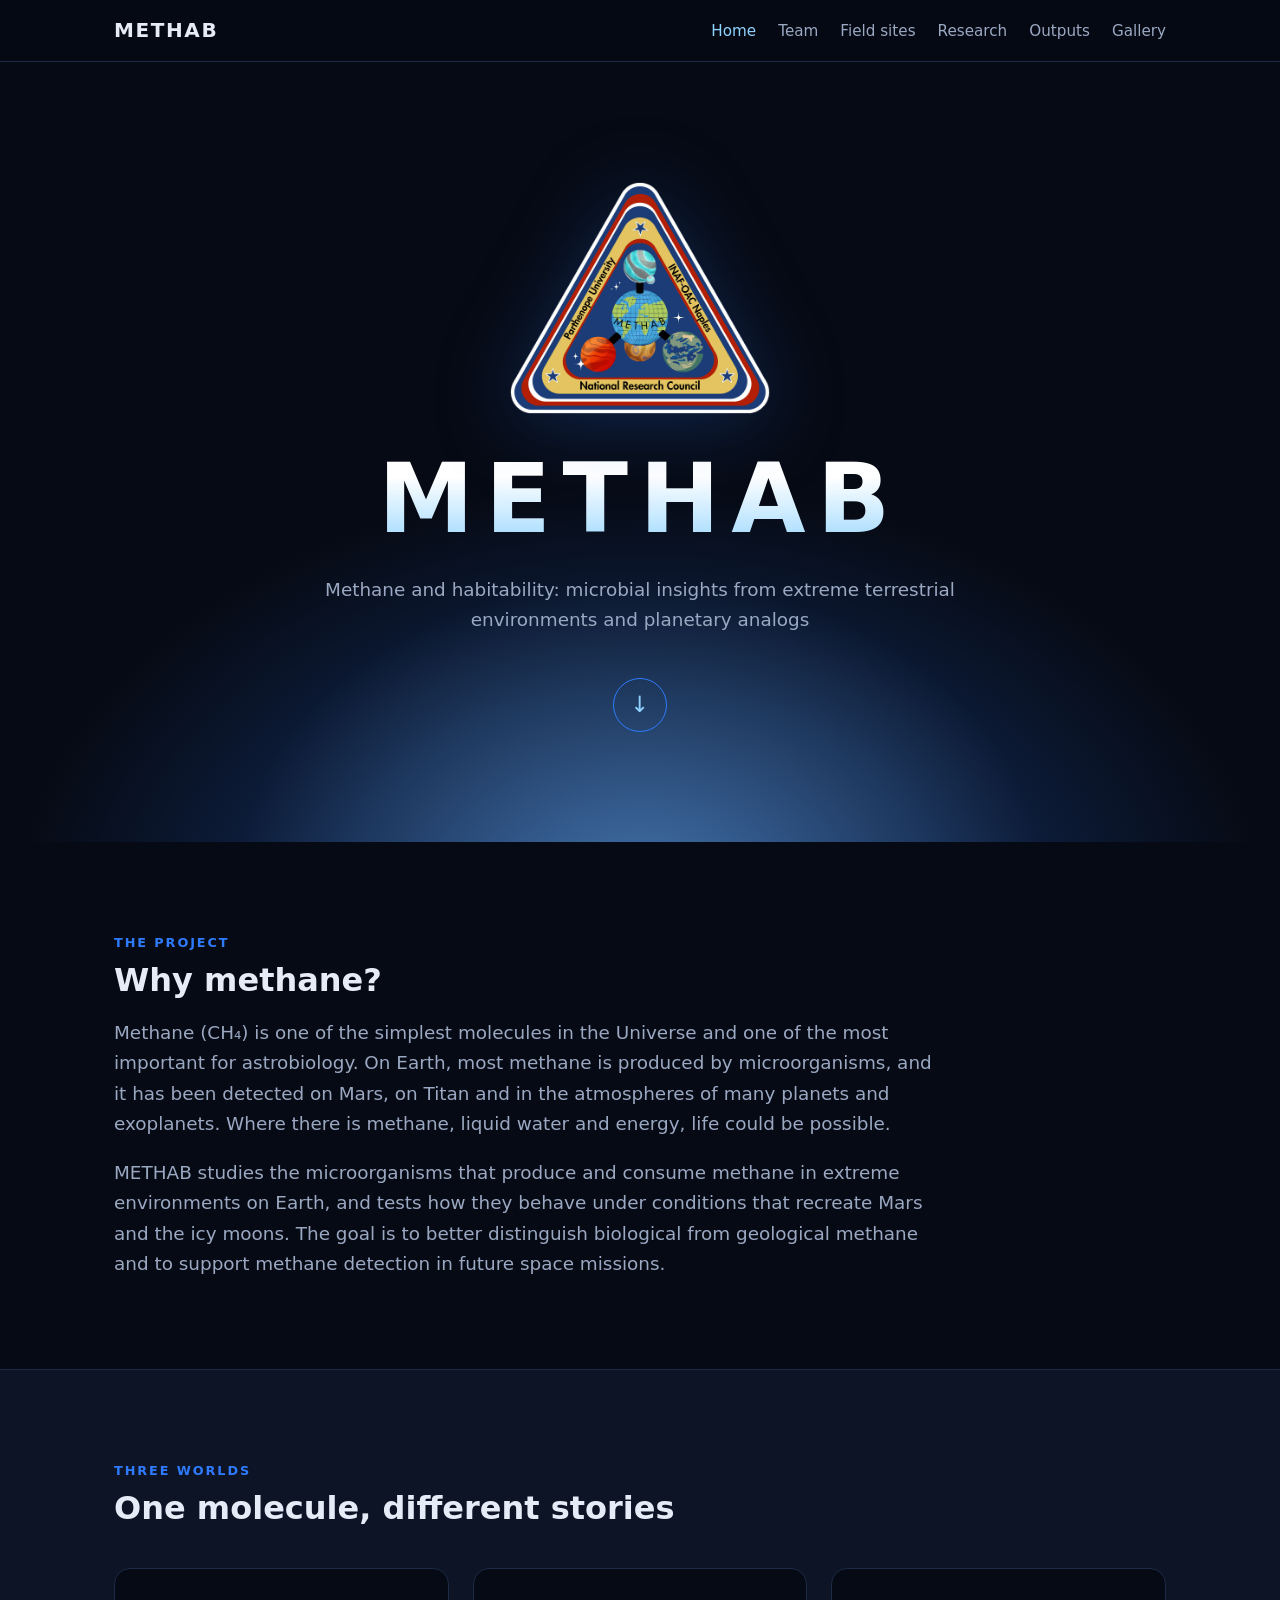
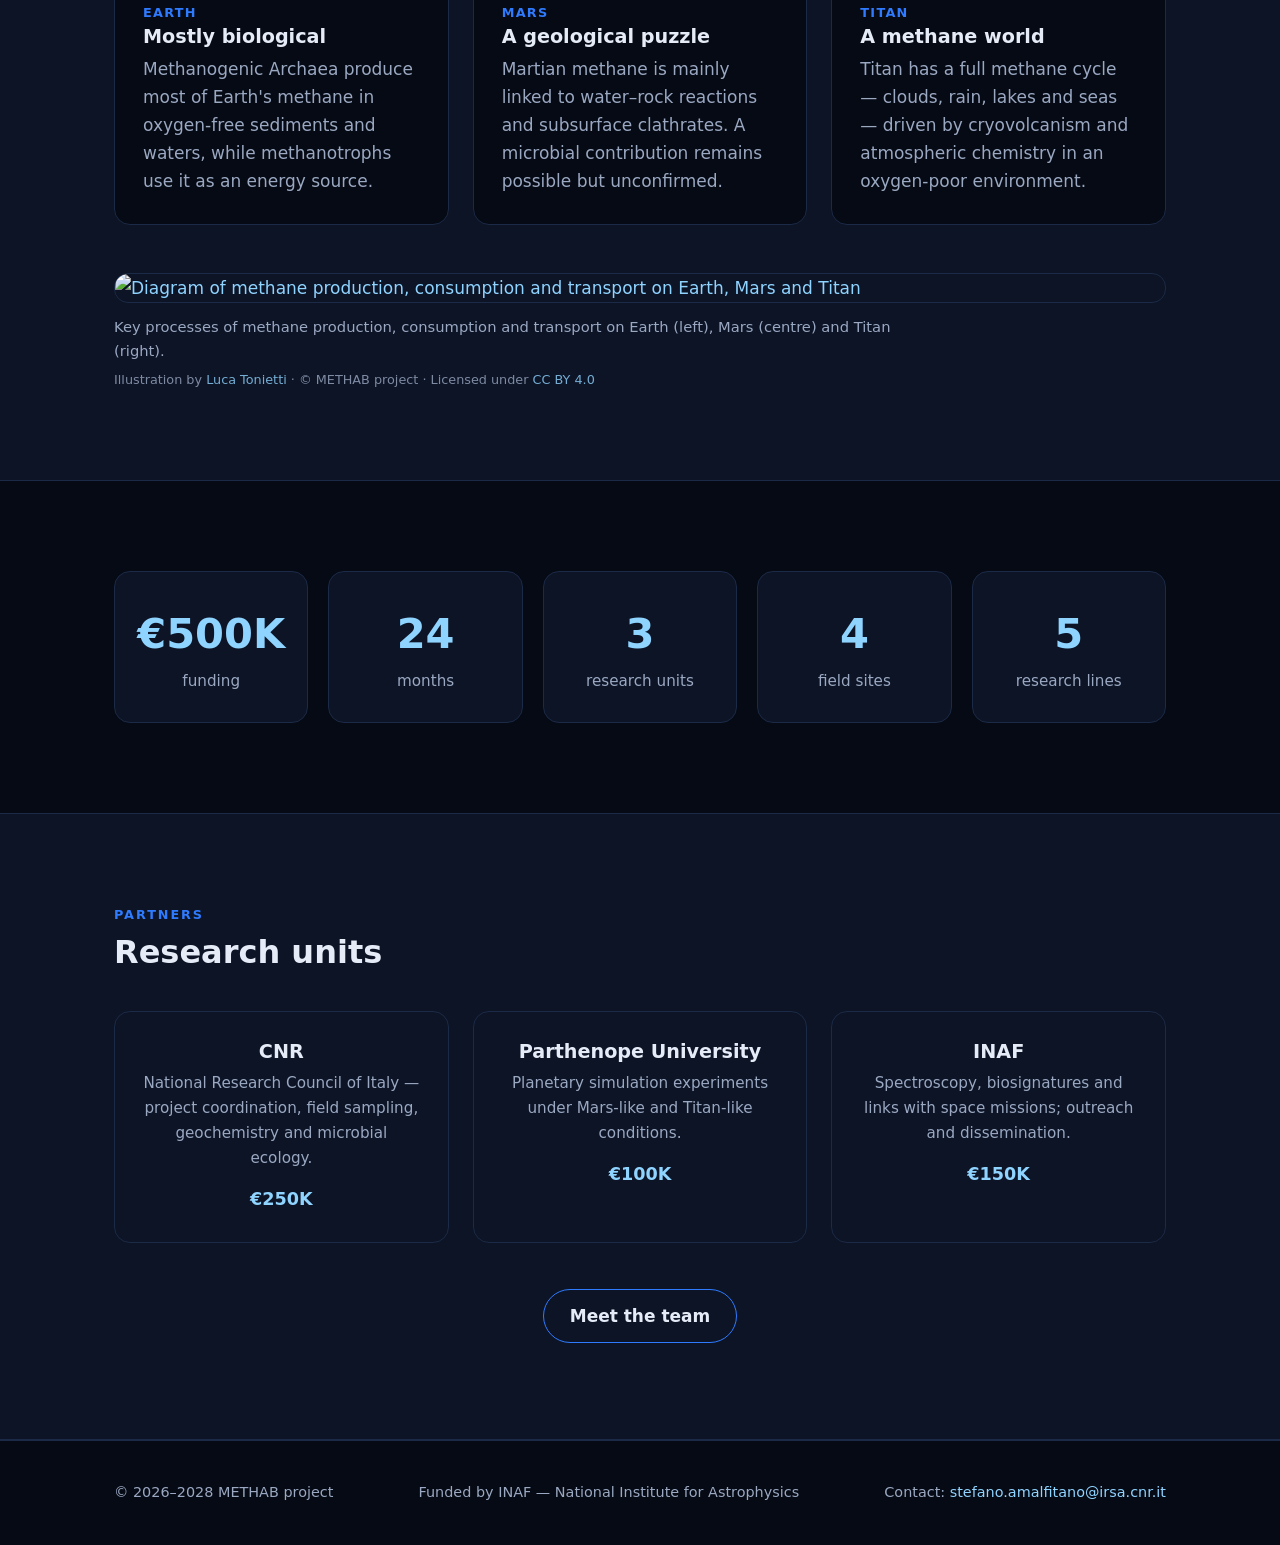
==== index.html @ 4ba60c29 "Initial import" ====
<!DOCTYPE html>
<html lang="en">
<head>
  <meta charset="UTF-8">
  <meta name="viewport" content="width=device-width, initial-scale=1.0">
  <title>METHAB — Methane and Habitability</title>
  <meta name="description" content="METHAB: microbial insights into methane cycling in extreme terrestrial environments and planetary analogs.">
  <link rel="stylesheet" href="style.css">

  <!-- Icons (browser tab, phone home screen) -->
  <link rel="icon" type="image/png" sizes="32x32" href="favicon-32.png">
  <link rel="icon" type="image/png" sizes="192x192" href="favicon-192.png">
  <link rel="apple-touch-icon" href="apple-touch-icon.png">

  <!-- Link preview (WhatsApp, LinkedIn, email...). If the domain changes, update the URLs below. -->
  <meta property="og:type" content="website">
  <meta property="og:site_name" content="METHAB">
  <meta property="og:title" content="METHAB — Methane and Habitability">
  <meta property="og:description" content="METHAB: microbial insights into methane cycling in extreme terrestrial environments and planetary analogs.">
  <meta property="og:url" content="https://methab.irsa.cnr.it/">
  <meta property="og:image" content="https://methab.irsa.cnr.it/og-image.png">
  <meta name="twitter:card" content="summary_large_image">
</head>
<body>

  <!-- ================= HEADER / MENU (same on every page) ================= -->
  <header class="site-header">
    <div class="container">
      <a href="index.html" class="logo">
        METHAB
      </a>
      <!-- menu button, visible only on phones -->
      <input type="checkbox" id="menu-toggle" class="menu-toggle">
      <label for="menu-toggle" class="menu-btn" aria-label="Menu">☰</label>
      <ul class="nav">
        <li><a href="index.html" class="active">Home</a></li>
        <li><a href="team.html">Team</a></li>
        <li><a href="sites.html">Field sites</a></li>
        <li><a href="research.html">Research</a></li>
        <li><a href="outputs.html">Outputs</a></li>
        <li><a href="gallery.html">Gallery</a></li>
      </ul>
    </div>
  </header>

  <!-- ================= HERO ================= -->
  <div class="hero">
    <div class="container">
      <img src="logo_methab_small.png" alt="METHAB project logo" class="hero-logo">
      <h1>METHAB</h1>
      <p class="subtitle">
        Methane and habitability: microbial insights from extreme terrestrial
        environments and planetary analogs
      </p>
      <a href="#project" class="cue-ring" aria-label="Scroll to the project">↓</a>
    </div>
  </div>

  <!-- ================= THE PROJECT ================= -->
  <section id="project">
    <div class="container">
      <span class="eyebrow">The project</span>
      <h2>Why methane?</h2>
      <p class="lead">
        Methane (CH₄) is one of the simplest molecules in the Universe and one of the most
        important for astrobiology. On Earth, most methane is produced by microorganisms,
        and it has been detected on Mars, on Titan and in the atmospheres of many planets
        and exoplanets. Where there is methane, liquid water and energy, life could be possible.
      </p>
      <p class="lead">
        METHAB studies the microorganisms that produce and consume methane in extreme
        environments on Earth, and tests how they behave under conditions that recreate
        Mars and the icy moons. The goal is to better distinguish biological from geological
        methane and to support methane detection in future space missions.
      </p>
    </div>
  </section>

  <!-- ================= THREE WORLDS ================= -->
  <section class="alt">
    <div class="container">
      <span class="eyebrow">Three worlds</span>
      <h2>One molecule, different stories</h2>
      <div class="cards">
        <div class="card">
          <span class="tag">Earth</span>
          <h3>Mostly biological</h3>
          <p>Methanogenic Archaea produce most of Earth's methane in oxygen-free sediments
             and waters, while methanotrophs use it as an energy source.</p>
        </div>
        <div class="card">
          <span class="tag">Mars</span>
          <h3>A geological puzzle</h3>
          <p>Martian methane is mainly linked to water–rock reactions and subsurface
             clathrates. A microbial contribution remains possible but unconfirmed.</p>
        </div>
        <div class="card">
          <span class="tag">Titan</span>
          <h3>A methane world</h3>
          <p>Titan has a full methane cycle — clouds, rain, lakes and seas — driven by
             cryovolcanism and atmospheric chemistry in an oxygen-poor environment.</p>
        </div>
      </div>

      <figure class="figure">
        <a href="images/fig-three-worlds.png" target="_blank" rel="noopener">
          <img src="images/fig-three-worlds.png" alt="Diagram of methane production, consumption and transport on Earth, Mars and Titan" loading="lazy">
        </a>
        <figcaption>Key processes of methane production, consumption and transport on Earth (left),
          Mars (centre) and Titan (right).
              <span class="fig-license">Illustration by <a href="https://www.lucatonietti.com" target="_blank" rel="noopener">Luca Tonietti</a> · © METHAB project · Licensed under
              <a href="https://creativecommons.org/licenses/by/4.0/" target="_blank" rel="noopener">CC BY 4.0</a></span></figcaption>
      </figure>
    </div>
  </section>

  <!-- ================= KEY NUMBERS ================= -->
  <section>
    <div class="container">
      <div class="stats">
        <div class="stat"><div class="num">€500K</div><div class="label">funding</div></div>
        <div class="stat"><div class="num">24</div><div class="label">months</div></div>
        <div class="stat"><div class="num">3</div><div class="label">research units</div></div>
        <div class="stat"><div class="num">4</div><div class="label">field sites</div></div>
        <div class="stat"><div class="num">5</div><div class="label">research lines</div></div>
      </div>
    </div>
  </section>

  <!-- ================= PARTNERS ================= -->
  <section class="alt">
    <div class="container">
      <span class="eyebrow">Partners</span>
      <h2>Research units</h2>
      <div class="partners">
        <div class="partner">
          <h3>CNR</h3>
          <p>National Research Council of Italy — project coordination, field sampling,
             geochemistry and microbial ecology.</p>
          <p class="budget">€250K</p>
        </div>
        <div class="partner">
          <h3>Parthenope University</h3>
          <p>Planetary simulation experiments under Mars-like and Titan-like conditions.</p>
          <p class="budget">€100K</p>
        </div>
        <div class="partner">
          <h3>INAF</h3>
          <p>Spectroscopy, biosignatures and links with space missions; outreach and dissemination.</p>
          <p class="budget">€150K</p>
        </div>
      </div>
      <p style="margin-top:40px; text-align:center;">
        <a href="team.html" class="btn">Meet the team</a>
      </p>
    </div>
  </section>

  <!-- ================= FOOTER (same on every page) ================= -->
  <footer class="site-footer">
    <div class="container">
      <span>© 2026–2028 METHAB project</span>
      <span>Funded by INAF — National Institute for Astrophysics</span>
      <span>Contact: <a href="mailto:stefano.amalfitano@irsa.cnr.it">stefano.amalfitano@irsa.cnr.it</a></span>
    </div>
  </footer>

</body>
</html>
---- style.css ----
/* ==========================================================
   METHAB — shared stylesheet
   Used by every page of the site.
   ========================================================== */

/* ---------- Colours (change them here, they apply everywhere) ---------- */
:root {
  --bg:        #060a14;   /* night / space background          */
  --bg-soft:   #0c1426;   /* cards and alternate sections      */
  --line:      #1b2a47;   /* borders                           */
  --flame:     #2f7bff;   /* methane flame blue (main accent)  */
  --flame-in:  #8fd3ff;   /* light inner cone of the flame     */
  --text:      #e6ecf7;   /* main text                         */
  --muted:     #9aa8c2;   /* secondary text                    */
  --max:       1100px;    /* max page width                    */
}

/* ---------- Base ---------- */
* { box-sizing: border-box; margin: 0; padding: 0; }

html { scroll-behavior: smooth; }

body {
  background: var(--bg);
  color: var(--text);
  font-family: system-ui, -apple-system, "Segoe UI", Roboto, Helvetica, Arial, sans-serif;
  font-size: 17px;
  line-height: 1.65;
}

a { color: var(--flame-in); text-decoration: none; }
a:hover { text-decoration: underline; }

img { max-width: 100%; display: block; }

.container { max-width: var(--max); margin: 0 auto; padding: 0 24px; }

h1, h2, h3 { line-height: 1.2; font-weight: 700; }
h2 { font-size: 2rem; margin-bottom: 0.6em; }
h3 { font-size: 1.2rem; margin-bottom: 0.4em; }

/* small blue label above section titles */
.eyebrow {
  display: block;
  color: var(--flame);
  font-size: 0.8rem;
  font-weight: 700;
  letter-spacing: 0.15em;
  text-transform: uppercase;
  margin-bottom: 0.6em;
}

/* ---------- Header / menu ---------- */
.site-header {
  position: sticky;
  top: 0;
  z-index: 10;
  background: rgba(6, 10, 20, 0.85);
  backdrop-filter: blur(8px);
  border-bottom: 1px solid var(--line);
}

.site-header .container {
  display: flex;
  align-items: center;
  justify-content: space-between;
  flex-wrap: wrap;
  gap: 12px;
  padding-top: 14px;
  padding-bottom: 14px;
}

.logo {
  display: flex;
  align-items: center;
  gap: 10px;
  color: var(--text);
  font-weight: 800;
  font-size: 1.25rem;
  letter-spacing: 0.08em;
}
.logo:hover { text-decoration: none; }

.nav { display: flex; flex-wrap: wrap; gap: 4px 22px; list-style: none; }
.nav a { color: var(--muted); font-size: 0.95rem; }
.nav a:hover { color: var(--text); text-decoration: none; }
.nav a.active { color: var(--flame-in); }

/* ---------- Hero (top of home page) ---------- */
.hero {
  position: relative;
  overflow: hidden;
  padding: 120px 0 110px;
  text-align: center;
  /* the "flame glow" */
  background:
    radial-gradient(ellipse 45% 55% at 50% 105%, rgba(143, 211, 255, 0.35), transparent 70%),
    radial-gradient(ellipse 70% 80% at 50% 110%, rgba(47, 123, 255, 0.45), transparent 70%),
    var(--bg);
}

.hero-logo {
  width: 260px;
  max-width: 70%;
  margin: 0 auto 28px;
  filter: drop-shadow(0 10px 40px rgba(47, 123, 255, 0.25));
}

.hero h1 {
  font-size: clamp(3rem, 9vw, 6rem);
  letter-spacing: 0.12em;
  background: linear-gradient(180deg, #ffffff 30%, var(--flame-in));
  -webkit-background-clip: text;
  background-clip: text;
  color: transparent;
}

.hero .subtitle {
  max-width: 760px;
  margin: 18px auto 36px;
  color: var(--muted);
  font-size: 1.15rem;
}

.btn {
  display: inline-block;
  padding: 12px 26px;
  border-radius: 999px;
  border: 1px solid var(--flame);
  color: var(--text);
  font-weight: 600;
  margin: 6px;
}
.btn:hover { text-decoration: none; background: rgba(47, 123, 255, 0.15); }
.btn.primary { background: var(--flame); }
.btn.primary:hover { background: #4a8cff; }

/* ---------- Sections ---------- */
section { padding: 90px 0; }
section.alt { background: var(--bg-soft); border-top: 1px solid var(--line); border-bottom: 1px solid var(--line); }

.lead { font-size: 1.15rem; color: var(--muted); max-width: 820px; }
.lead + .lead { margin-top: 1em; }

/* ---------- Key numbers strip ---------- */
.stats {
  display: grid;
  grid-template-columns: repeat(auto-fit, minmax(180px, 1fr));
  gap: 20px;
  text-align: center;
}
.stat .num { font-size: 2.6rem; font-weight: 800; color: var(--flame-in); }
.stat .label { color: var(--muted); font-size: 0.95rem; }

/* ---------- Cards ---------- */
.cards {
  display: grid;
  grid-template-columns: repeat(auto-fit, minmax(260px, 1fr));
  gap: 24px;
  margin-top: 40px;
}

.card {
  background: var(--bg-soft);
  border: 1px solid var(--line);
  border-radius: 16px;
  padding: 28px;
}
section.alt .card { background: var(--bg); }
.card p { color: var(--muted); }
.card .tag { color: var(--flame); font-size: 0.8rem; font-weight: 700; letter-spacing: 0.1em; text-transform: uppercase; }

/* ---------- Partners ---------- */
.partners {
  display: grid;
  grid-template-columns: repeat(auto-fit, minmax(240px, 1fr));
  gap: 24px;
  margin-top: 40px;
}
.partner {
  border: 1px solid var(--line);
  border-radius: 16px;
  padding: 28px;
  text-align: center;
}
.partner p { color: var(--muted); font-size: 0.95rem; }

/* ---------- Page title (inner pages) ---------- */
.page-head {
  padding: 90px 0 40px;
  background:
    radial-gradient(ellipse 60% 100% at 50% 0%, rgba(47, 123, 255, 0.18), transparent 70%),
    var(--bg);
}
.page-head h1 { font-size: clamp(2.2rem, 5vw, 3.2rem); margin-bottom: 0.4em; }

/* ---------- People (team page) ---------- */
.people {
  display: grid;
  grid-template-columns: repeat(auto-fill, minmax(220px, 1fr));
  gap: 24px;
  margin-top: 40px;
}
.person {
  background: var(--bg-soft);
  border: 1px solid var(--line);
  border-radius: 16px;
  border-top: 3px solid var(--flame);
  padding: 24px 20px;
  text-align: center;
}
section.alt .person { background: var(--bg); }
.person h3 { margin-bottom: 6px; }
.person p { color: var(--muted); font-size: 0.92rem; margin-top: 10px; }
.role {
  display: inline-block;
  font-size: 0.75rem;
  font-weight: 700;
  letter-spacing: 0.08em;
  text-transform: uppercase;
  color: var(--muted);
}
.role.coord { color: var(--flame-in); }

/* ---------- Field sites ---------- */
:root {
  /* shown when a site photo is missing */
  --photo-fallback: linear-gradient(160deg, #1c3c78, #0c1426 70%);
}
.site {
  display: grid;
  grid-template-columns: 1fr 1fr;
  gap: 48px;
  align-items: center;
  margin-bottom: 80px;
}
.site:last-child { margin-bottom: 0; }
.site.reverse .site-photo { order: 2; }   /* photo on the right */
.site-photo {
  aspect-ratio: 4 / 3;
  border-radius: 16px;
  border: 1px solid var(--line);
  background-size: cover;
  background-position: center;
}
.site-text .tag { color: var(--flame); font-size: 0.8rem; font-weight: 700; letter-spacing: 0.1em; text-transform: uppercase; }
.site-text h2 { margin-top: 6px; }
.site-text p { color: var(--muted); }

@media (max-width: 760px) {
  .site { grid-template-columns: 1fr; gap: 20px; }
  .site.reverse .site-photo { order: 0; }
}

/* ---------- Research lines ---------- */
.line {
  display: grid;
  grid-template-columns: 110px 1fr;
  gap: 24px;
  padding: 56px 0;
  border-bottom: 1px solid var(--line);
}
.line:first-child { padding-top: 0; }
.line:last-child { border-bottom: none; padding-bottom: 0; }
.line-num {
  font-size: 3.5rem;
  font-weight: 800;
  line-height: 1;
  /* outline effect made with shadows: -webkit-text-stroke showed glitches
     on some fonts (e.g. the "2" on Mac) */
  color: var(--bg);
  text-shadow:
    -1.5px -1.5px 0 var(--flame),  1.5px -1.5px 0 var(--flame),
    -1.5px  1.5px 0 var(--flame),  1.5px  1.5px 0 var(--flame),
     0     -1.5px 0 var(--flame),  0      1.5px 0 var(--flame),
    -1.5px  0     0 var(--flame),  1.5px  0     0 var(--flame);
}
.line-body .tag { color: var(--flame); font-size: 0.8rem; font-weight: 700; letter-spacing: 0.1em; text-transform: uppercase; }
.line-body h2 { margin-top: 6px; }
.line-body .cards { margin-top: 28px; }

@media (max-width: 760px) {
  .line { grid-template-columns: 1fr; gap: 8px; }
}

/* ---------- Timeline ---------- */
.timeline {
  display: grid;
  grid-template-columns: 240px 1fr;
  gap: 10px 20px;
  margin-top: 40px;
  align-items: center;
}
.tl-axis {
  grid-column: 2;
  display: grid;
  grid-template-columns: repeat(24, 1fr);
  color: var(--muted);
  font-size: 0.8rem;
  border-bottom: 1px solid var(--line);
  padding-bottom: 6px;
}
.tl-axis span { border-left: 1px solid var(--line); padding-left: 6px; }
.tl-label { color: var(--muted); font-size: 0.92rem; text-align: right; }
.tl-row {
  display: grid;
  grid-template-columns: repeat(24, 1fr);
  height: 18px;
}
.tl-bar { border-radius: 999px; background: var(--flame); }
.tl-bar.b2 { background: #5a9bff; }
.tl-bar.b3 { background: var(--flame-in); }
.tl-bar.b4 { background: #c9e9ff; }
.tl-bar.b5 { background: #3b4f75; }

@media (max-width: 760px) {
  .timeline { grid-template-columns: 1fr; }
  .tl-axis { grid-column: 1; }
  .tl-label { text-align: left; margin-top: 8px; }
}

/* ---------- Footer ---------- */
.site-footer {
  border-top: 1px solid var(--line);
  padding: 40px 0;
  color: var(--muted);
  font-size: 0.9rem;
}
.site-footer .container { display: flex; flex-wrap: wrap; justify-content: space-between; gap: 16px; }

/* ---------- Timeline milestones (project meetings) ---------- */
.tl-ms {
  width: 14px;
  height: 14px;
  justify-self: center;
  align-self: center;
  transform: rotate(45deg);
  border: 2px solid var(--flame-in);
  background: var(--bg-soft);
}
.tl-ms.done { background: var(--flame-in); }
.tl-note { margin-top: 24px; color: var(--muted); font-size: 0.9rem; }
.tl-note .tl-ms { display: inline-block; width: 10px; height: 10px; margin: 0 8px 0 16px; }
.tl-note .tl-ms:first-child { margin-left: 0; }

/* ---------- Timeline month cells (subtle grid behind the bars) ---------- */
.tl-row {
  height: 22px;
  background: repeating-linear-gradient(
    to right,
    rgba(143, 211, 255, 0.05) 0,
    rgba(143, 211, 255, 0.05) calc(100% / 24 - 2px),
    transparent calc(100% / 24 - 2px),
    transparent calc(100% / 24)
  );
  border-radius: 4px;
}
.tl-bar { margin: 3px 0; }

/* ---------- Publications (outputs page) ---------- */
.pubs { margin-top: 32px; }
.pub {
  display: grid;
  grid-template-columns: 90px 1fr;
  gap: 24px;
  padding: 28px 0;
  border-bottom: 1px solid var(--line);
}
.pub:first-child { border-top: 1px solid var(--line); }
.pub-year { font-size: 1.4rem; font-weight: 800; color: var(--flame); }
.pub-body h3 { font-size: 1.15rem; margin-bottom: 8px; }
.pub-body h3 a { color: var(--text); }
.pub-body h3 a:hover { color: var(--flame-in); }
.pub-authors { color: var(--muted); }
.pub-authors strong { color: var(--text); font-weight: 600; }
.pub-journal { color: var(--muted); font-size: 0.95rem; margin-top: 4px; }
.pub-links { margin-top: 10px; font-size: 0.9rem; display: flex; flex-wrap: wrap; gap: 12px; align-items: center; }
.pub-oa {
  font-size: 0.72rem;
  font-weight: 700;
  letter-spacing: 0.08em;
  text-transform: uppercase;
  color: var(--flame-in);
  border: 1px solid var(--flame);
  border-radius: 999px;
  padding: 2px 10px;
}
@media (max-width: 760px) {
  .pub { grid-template-columns: 1fr; gap: 6px; }
}

/* ---------- Gallery carousel ---------- */
.carousel { position: relative; }
.track {
  display: flex;
  overflow-x: auto;
  scroll-snap-type: x mandatory;
  scrollbar-width: none;              /* hide scrollbar (Firefox) */
}
.track::-webkit-scrollbar { display: none; }  /* hide scrollbar (Chrome/Safari) */
.slide {
  flex: 0 0 100%;
  scroll-snap-align: start;
}
.frame {
  aspect-ratio: 16 / 9;
  max-height: 70vh;
  width: 100%;
  border-radius: 16px;
  border: 1px solid var(--line);
  overflow: hidden;
  background: var(--photo-fallback);   /* shown while a photo is missing */
}
.frame img { width: 100%; height: 100%; object-fit: cover; }
.slide figcaption { margin-top: 14px; color: var(--muted); text-align: center; }
.car-btn {
  position: absolute;
  top: calc(50% - 22px);
  transform: translateY(-50%);
  width: 48px;
  height: 48px;
  border-radius: 50%;
  border: 1px solid var(--flame);
  background: rgba(6, 10, 20, 0.7);
  color: var(--text);
  font-size: 1.8rem;
  line-height: 1;
  cursor: pointer;
}
.car-btn:hover { background: var(--flame); }
.car-btn.prev { left: 16px; }
.car-btn.next { right: 16px; }
.car-counter { margin-top: 8px; text-align: center; color: var(--flame-in); font-size: 0.9rem; font-weight: 600; }
.carousel.single .car-btn { display: none; }   /* no arrows with 0–1 photos */

/* ---------- Budget of each research unit (home page) ---------- */
.partner .budget {
  margin-top: 14px;
  color: var(--flame-in);
  font-size: 1.1rem;
  font-weight: 700;
}

/* ---------- Key numbers in bordered boxes (home page) ---------- */
.stat {
  border: 1px solid var(--line);
  border-radius: 16px;
  padding: 28px 16px;
  background: var(--bg-soft);
}

/* ---------- Mobile menu (☰ button on phones) ---------- */
.menu-toggle, .menu-btn { display: none; }

@media (max-width: 760px) {
  .menu-btn {
    display: block;
    font-size: 1.6rem;
    line-height: 1;
    color: var(--text);
    cursor: pointer;
    padding: 4px 8px;
  }
  .nav {
    display: none;              /* hidden until ☰ is tapped */
    width: 100%;
    flex-direction: column;
    gap: 0;
    padding: 8px 0 4px;
  }
  .nav a { display: block; padding: 10px 0; font-size: 1.05rem; border-top: 1px solid var(--line); }
  .menu-toggle:checked ~ .nav { display: flex; }
}

/* ---------- Full-screen viewer (gallery) ---------- */
.frame img { cursor: zoom-in; }
.car-full {
  position: absolute;
  top: 14px;
  right: 14px;
  width: 40px;
  height: 40px;
  border-radius: 10px;
  border: 1px solid var(--line);
  background: rgba(6, 10, 20, 0.7);
  color: var(--text);
  font-size: 1.2rem;
  cursor: pointer;
}
.car-full:hover { background: var(--flame); }
.carousel.empty .car-full { display: none; }

.lightbox {
  position: fixed;
  inset: 0;
  z-index: 100;
  background: rgba(3, 5, 10, 0.96);
  display: flex;
  align-items: center;
  justify-content: center;
}
.lightbox[hidden] { display: none; }
.lb-img {
  max-width: calc(100vw - 160px);   /* leave room for the arrows */
  max-height: 86vh;
  object-fit: contain;
  border-radius: 6px;
}
.lb-caption {
  position: absolute;
  bottom: 18px;
  left: 0;
  right: 0;
  text-align: center;
  color: var(--muted);
  font-size: 0.95rem;
}
.lightbox button {
  position: absolute;
  background: rgba(255, 255, 255, 0.08);
  border: 1px solid rgba(255, 255, 255, 0.15);
  color: #fff;
  cursor: pointer;
  border-radius: 50%;
  width: 48px;
  height: 48px;
  font-size: 1.6rem;
  line-height: 1;
}
.lightbox button:hover { background: var(--flame); }
.lb-close { top: 18px; right: 18px; font-size: 1.2rem !important; }
.lb-prev  { left: 18px;  top: 50%; transform: translateY(-50%); }
.lb-next  { right: 18px; top: 50%; transform: translateY(-50%); }
.lightbox.single .lb-prev, .lightbox.single .lb-next { display: none; }
@media (max-width: 760px) {
  .lb-img { max-width: 100vw; border-radius: 0; }   /* phones: full width, swipe to change photo */
  .lb-prev, .lb-next { top: auto !important; bottom: 60px; transform: none !important; }
}
.frame video { width: 100%; height: 100%; object-fit: contain; background: #000; }

/* ---------- Round "scroll down" button with pulsing glow (home hero) ---------- */
.cue-ring {
  display: inline-flex;
  align-items: center;
  justify-content: center;
  width: 54px;
  height: 54px;
  margin-top: 6px;
  border-radius: 50%;
  border: 1px solid var(--flame);
  color: var(--flame-in);
  font-size: 1.4rem;
  animation: pulse 2.4s ease-out infinite;
}
.cue-ring:hover { text-decoration: none; background: var(--flame); color: #fff; }
@keyframes pulse {
  0%   { box-shadow: 0 0 0 0    rgba(47, 123, 255, 0.55); }
  70%  { box-shadow: 0 0 0 18px rgba(47, 123, 255, 0); }
  100% { box-shadow: 0 0 0 0    rgba(47, 123, 255, 0); }
}

/* ---------- Figures from the project (home, research) ---------- */
.figure { margin-top: 48px; }
.figure img {
  width: 100%;
  border-radius: 14px;
  border: 1px solid var(--line);
  cursor: zoom-in;
}
.figure.narrow { max-width: 780px; }
.figure figcaption { margin-top: 12px; color: var(--muted); font-size: 0.92rem; max-width: 820px; }
.fig-license { display: block; margin-top: 6px; font-size: 0.8rem; color: var(--muted); opacity: 0.8; }

/* ---------- Hint line (gallery page) ---------- */
.hint {
  display: inline-flex;
  align-items: center;
  gap: 10px;
  margin-top: 22px;
  padding: 8px 14px;
  border: 1px solid var(--line);
  border-radius: 999px;
  background: var(--bg-soft);
  color: var(--muted);
  font-size: 0.9rem;
}
.hint-icon { color: var(--flame-in); font-size: 1rem; }
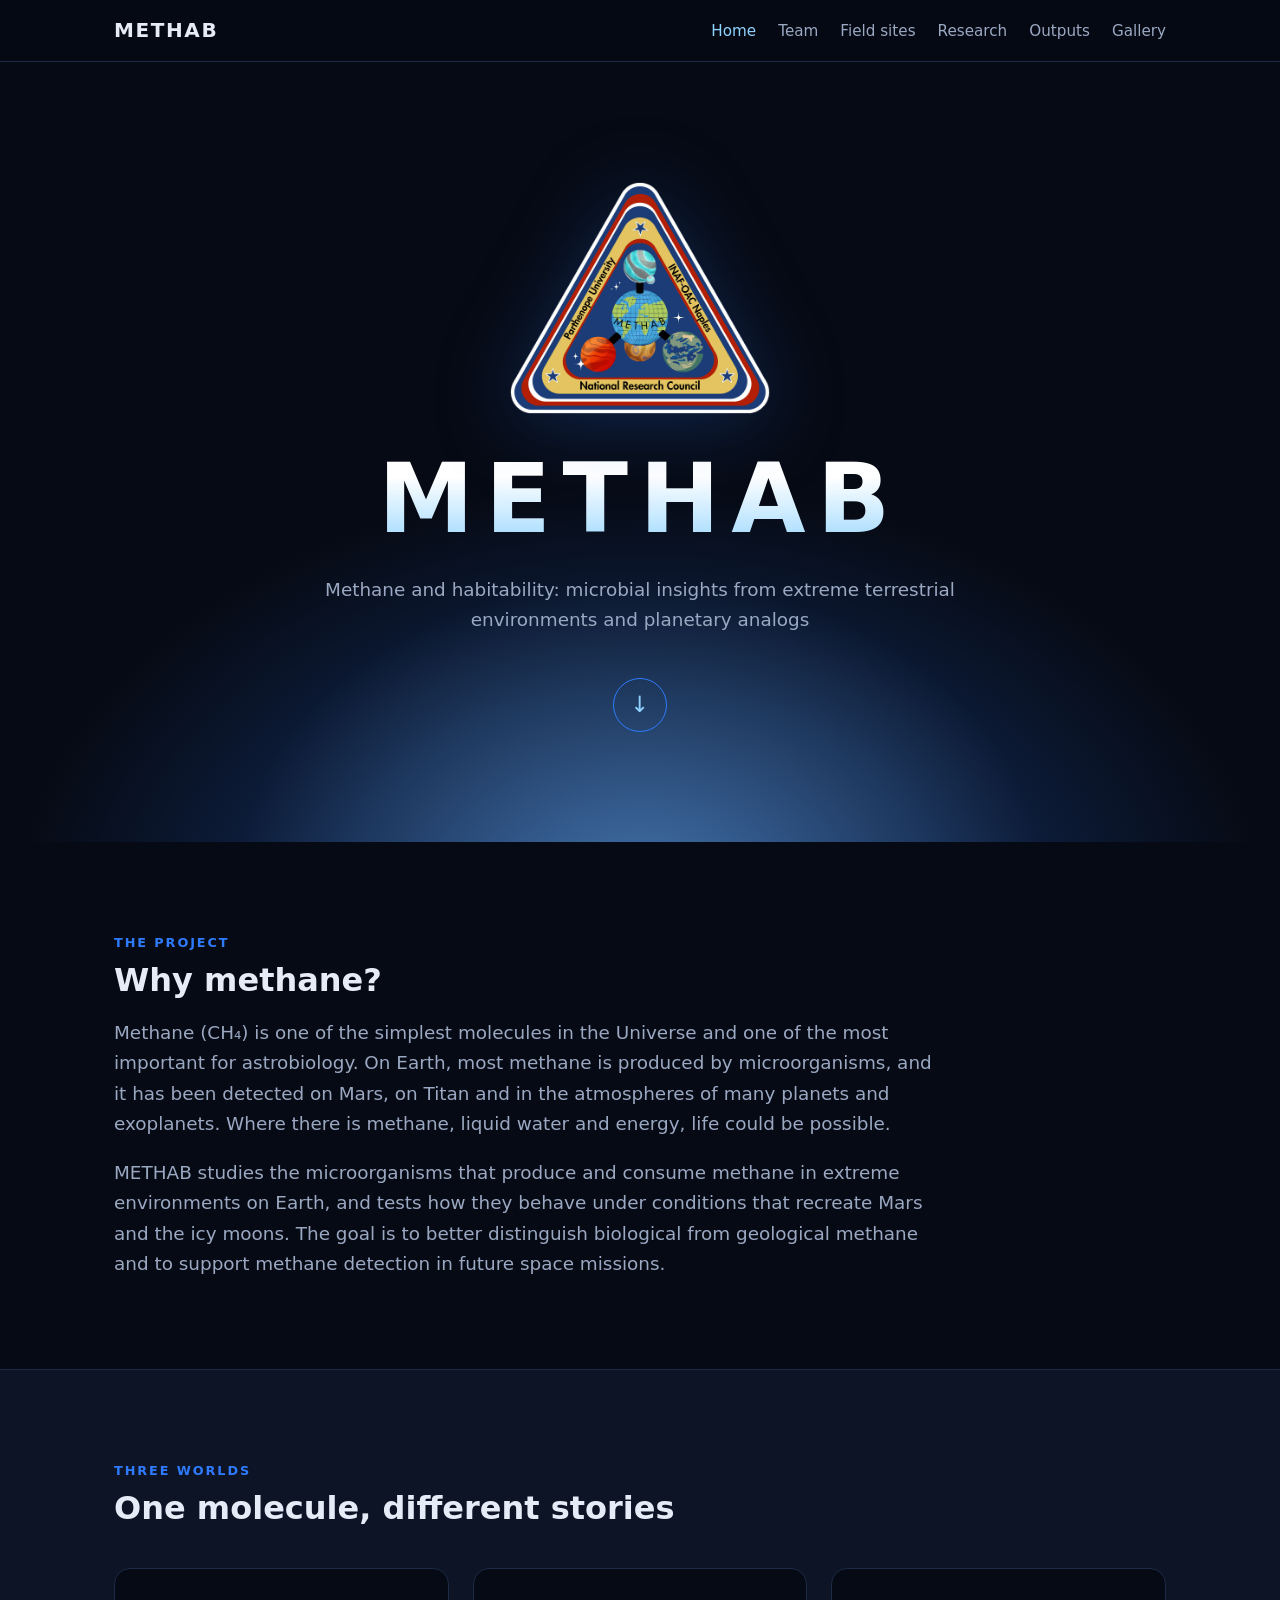
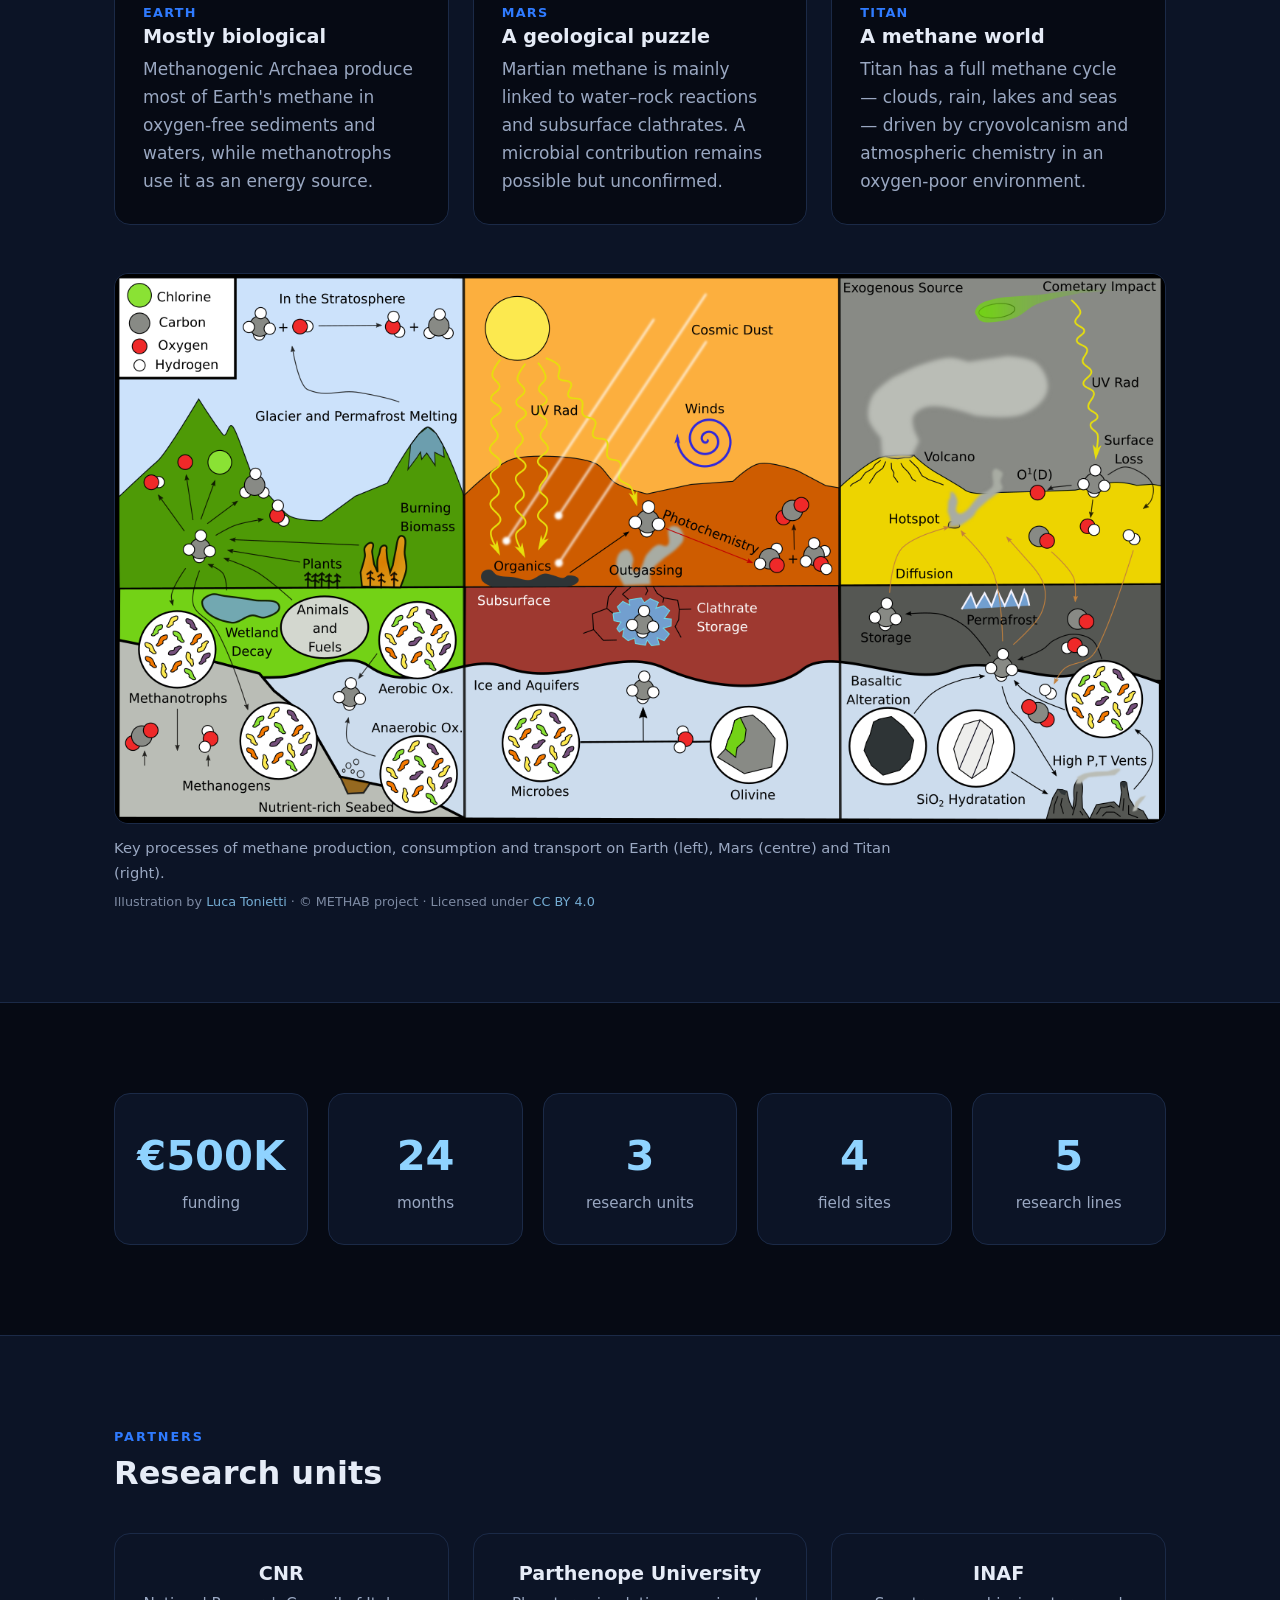
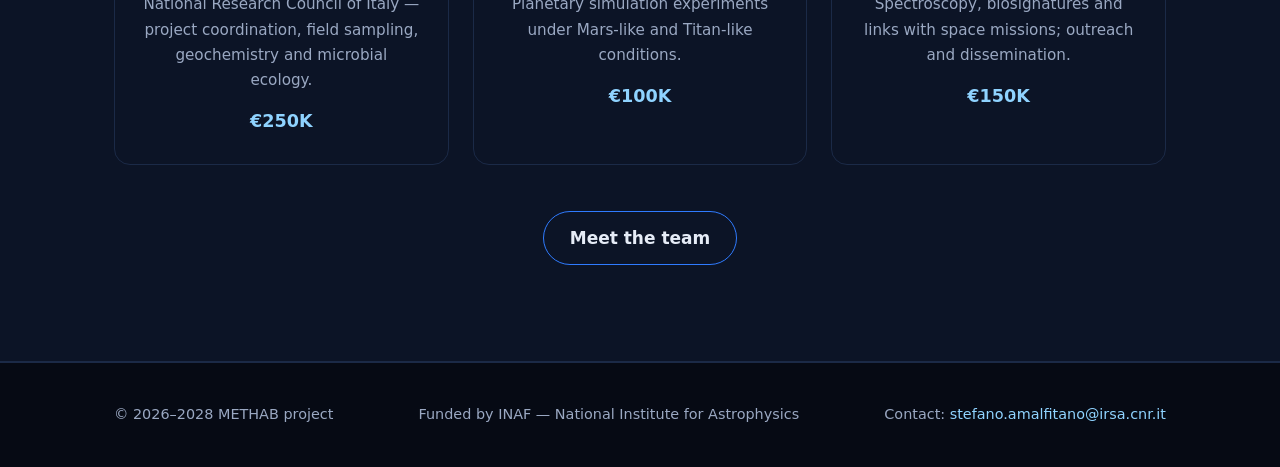
==== commit 64ada73c: "minor update" ====
--- a/index.html
+++ b/index.html
@@ -17,8 +17,8 @@
   <meta property="og:site_name" content="METHAB">
   <meta property="og:title" content="METHAB — Methane and Habitability">
   <meta property="og:description" content="METHAB: microbial insights into methane cycling in extreme terrestrial environments and planetary analogs.">
-  <meta property="og:url" content="https://methab.irsa.cnr.it/">
-  <meta property="og:image" content="https://methab.irsa.cnr.it/og-image.png">
+  <meta property="og:url" content="https://microecolab.github.io/METHAB/">
+  <meta property="og:image" content="https://microecolab.github.io/METHAB/og-image.png">
   <meta name="twitter:card" content="summary_large_image">
 </head>
 <body>
